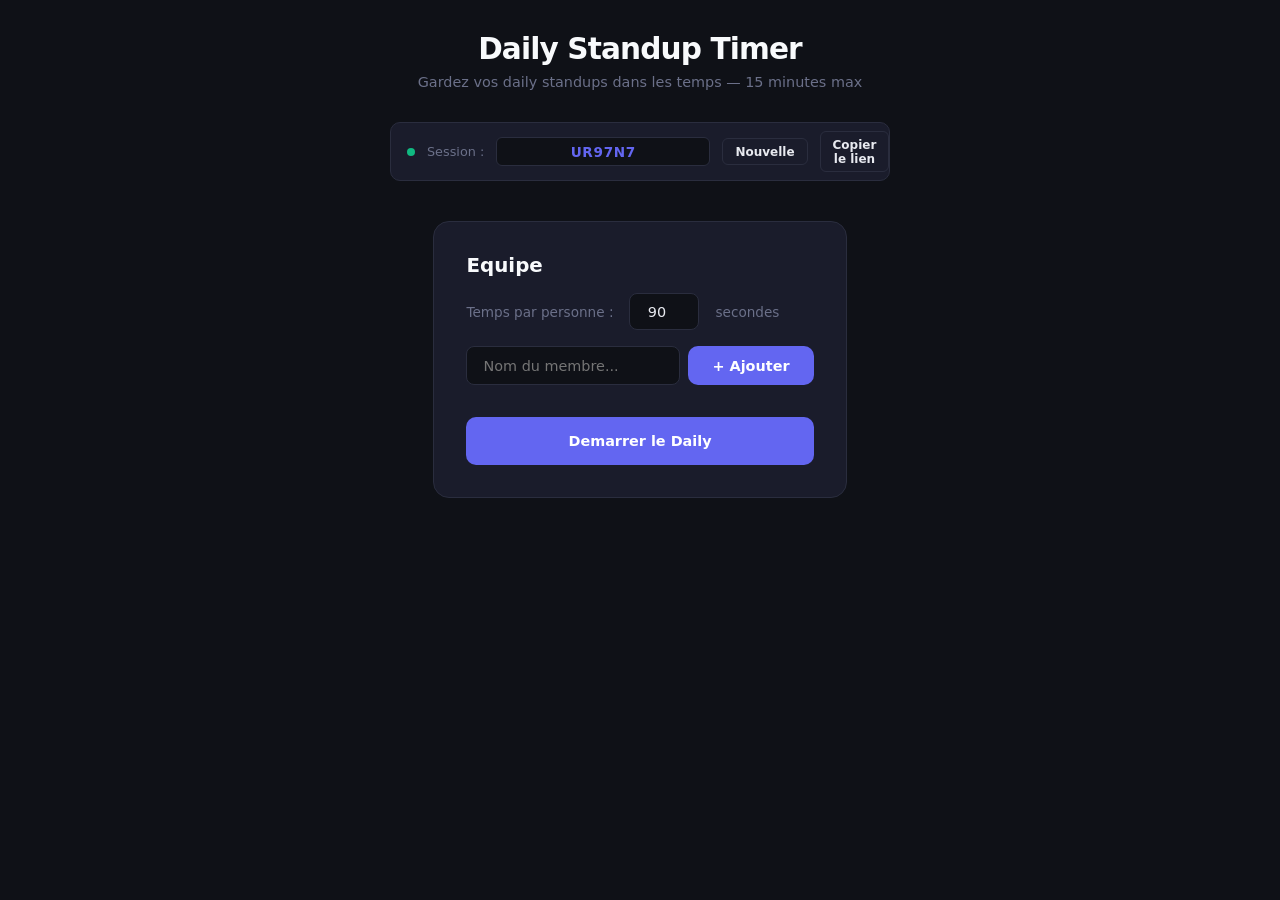
==== accelerators/html/daily-standup-timer.html @ 104962d7 "Initial PO toolkit import" ====
<!DOCTYPE html>
<html lang="fr">
<head>
<meta charset="UTF-8">
<meta name="viewport" content="width=device-width, initial-scale=1.0">
<title>Daily Standup Timer</title>
<style>
  :root { --accent: #6366f1; --bg: #0f1117; --card: #1a1c2b; --text: #e8eaf0; --muted: #6b7089; --border: #2a2d3e; --green: #10b981; --red: #ef4444; --yellow: #f59e0b; }
  * { box-sizing: border-box; margin: 0; padding: 0; }
  body { font-family: 'Segoe UI', system-ui, sans-serif; background: var(--bg); color: var(--text); min-height: 100vh; display: flex; flex-direction: column; align-items: center; padding: 2rem; }
  h1 { font-size: 1.85rem; margin-bottom: 0.5rem; letter-spacing: -0.03em; font-weight: 800; color: #f8fafc; }
  .subtitle { color: var(--muted); margin-bottom: 2rem; font-size: 0.9rem; }
  .timer-display { font-size: 6rem; font-weight: 800; font-variant-numeric: tabular-nums; letter-spacing: -0.04em; margin: 1rem 0; transition: color 0.3s; }
  .timer-display.warning { color: var(--yellow); }
  .timer-display.danger { color: var(--red); animation: pulse 1s infinite; }
  @keyframes pulse { 50% { opacity: 0.7; } }
  .progress-ring { width: 280px; height: 280px; position: relative; margin: 1rem auto; }
  .progress-ring svg { transform: rotate(-90deg); }
  .progress-ring circle { fill: none; stroke-width: 8; }
  .progress-ring .bg { stroke: var(--border); }
  .progress-ring .fg { stroke: var(--accent); stroke-linecap: round; transition: stroke-dashoffset 1s linear, stroke 0.3s; }
  .progress-ring .fg.warning { stroke: var(--yellow); }
  .progress-ring .fg.danger { stroke: var(--red); }
  .timer-center { position: absolute; inset: 0; display: flex; flex-direction: column; align-items: center; justify-content: center; }
  .person-label { font-size: 1.1rem; font-weight: 600; color: var(--accent); margin-bottom: 0.25rem; }
  .person-time { font-size: 2.5rem; font-weight: 800; font-variant-numeric: tabular-nums; }
  .controls { display: flex; gap: 1rem; margin: 1.5rem 0; }
  button { font-family: inherit; font-size: 0.9rem; font-weight: 600; padding: 0.7rem 1.5rem; border-radius: 10px; border: none; cursor: pointer; transition: all 0.2s; }
  .btn-primary { background: var(--accent); color: white; }
  .btn-primary:hover { background: #4f46e5; transform: translateY(-1px); }
  .btn-secondary { background: var(--card); color: var(--text); border: 1px solid var(--border); }
  .btn-secondary:hover { border-color: var(--accent); }
  .btn-danger { background: var(--red); color: white; }
  .btn-next { background: var(--green); color: white; font-size: 1rem; padding: 0.8rem 2rem; }
  .btn-next:hover { background: #059669; }
  .team-setup { background: var(--card); border: 1px solid var(--border); border-radius: 16px; padding: 2rem; width: 100%; max-width: 500px; margin-top: 1rem; }
  .team-setup h2 { font-size: 1.24rem; margin-bottom: 1rem; font-weight: 800; color: #f8fafc; }
  .input-row { display: flex; gap: 0.5rem; margin-bottom: 1rem; }
  input { font-family: inherit; font-size: 0.9rem; padding: 0.6rem 1rem; border-radius: 8px; border: 1px solid var(--border); background: var(--bg); color: var(--text); flex: 1; outline: none; }
  input:focus { border-color: var(--accent); }
  .member-list { list-style: none; margin: 1rem 0; }
  .member-list li { display: flex; align-items: center; justify-content: space-between; padding: 0.5rem 0.75rem; border-radius: 8px; margin-bottom: 0.3rem; background: var(--bg); }
  .member-list li .name { font-weight: 600; }
  .member-list li .remove { background: none; border: none; color: var(--red); cursor: pointer; font-size: 1.2rem; padding: 0.2rem 0.5rem; }
  .summary { background: var(--card); border: 1px solid var(--border); border-radius: 16px; padding: 2rem; width: 100%; max-width: 500px; margin-top: 1.5rem; }
  .summary h2 { margin-bottom: 1rem; font-size: 1.24rem; font-weight: 800; color: #f8fafc; }
  .summary-row { display: flex; justify-content: space-between; padding: 0.5rem 0; border-bottom: 1px solid var(--border); }
  .summary-row:last-child { border-bottom: none; }
  .summary-row .time { font-weight: 700; font-variant-numeric: tabular-nums; }
  .summary-row .over { color: var(--red); }
  .total-time { font-size: 1.3rem; font-weight: 800; color: var(--accent); text-align: center; margin-top: 1rem; }
  .settings-row { display: flex; align-items: center; gap: 1rem; margin-bottom: 1rem; color: var(--muted); font-size: 0.85rem; }

  .session-bar { display: flex; align-items: center; gap: 0.75rem; background: var(--card); border: 1px solid var(--border); border-radius: 10px; padding: 0.5rem 1rem; margin-bottom: 1.5rem; width: 100%; max-width: 500px; font-size: 0.8rem; }
  .session-bar label { color: var(--muted); white-space: nowrap; }
  .session-bar input { flex: 1; padding: 0.35rem 0.6rem; border-radius: 6px; border: 1px solid var(--border); background: var(--bg); color: var(--accent); font-family: inherit; font-size: 0.85rem; font-weight: 700; outline: none; text-align: center; letter-spacing: 0.05em; }
  .session-bar input:focus { border-color: var(--accent); }
  .session-bar button { padding: 0.35rem 0.75rem; border-radius: 6px; border: 1px solid var(--border); background: var(--card); color: var(--text); cursor: pointer; font-family: inherit; font-size: 0.75rem; font-weight: 600; transition: all 0.2s; }
  .session-bar button:hover { border-color: var(--accent); color: var(--accent); }
  .session-bar .session-status { width: 8px; height: 8px; border-radius: 50%; background: var(--green); flex-shrink: 0; }
  .settings-row input[type="number"] { width: 70px; flex: none; text-align: center; }
  #app-timer { display: none; text-align: center; }
  #app-summary { display: none; }
</style>
</head>
<body>
<h1>Daily Standup Timer</h1>
<p class="subtitle">Gardez vos daily standups dans les temps — 15 minutes max</p>

<div class="session-bar">
  <div class="session-status" title="Session active"></div>
  <label>Session :</label>
  <input type="text" id="session-id" value="" placeholder="session-id" onchange="changeSession(this.value)">
  <button onclick="newSession()">Nouvelle</button>
  <button onclick="copySessionLink()">Copier le lien</button>
</div>


<div id="app-setup">
  <div class="team-setup">
    <h2>Equipe</h2>
    <div class="settings-row">
      <label>Temps par personne :</label>
      <input type="number" id="time-per-person" value="90" min="30" max="300" step="15">
      <span>secondes</span>
    </div>
    <div class="input-row">
      <input type="text" id="member-input" placeholder="Nom du membre..." onkeydown="if(event.key==='Enter')addMember()">
      <button class="btn-primary" onclick="addMember()">+ Ajouter</button>
    </div>
    <ul class="member-list" id="member-list"></ul>
    <button class="btn-primary" style="width:100%; margin-top:1rem; padding: 1rem;" onclick="startStandup()" id="start-btn" disabled>Demarrer le Daily</button>
  </div>
</div>

<div id="app-timer">
  <div class="progress-ring">
    <svg width="280" height="280">
      <circle class="bg" cx="140" cy="140" r="130"></circle>
      <circle class="fg" id="progress-circle" cx="140" cy="140" r="130"></circle>
    </svg>
    <div class="timer-center">
      <div class="person-label" id="current-person"></div>
      <div class="person-time" id="person-time">1:30</div>
    </div>
  </div>
  <div class="timer-display" id="total-timer">15:00</div>
  <div style="color: var(--muted); margin-bottom: 1rem;" id="counter-label">Personne 1/4</div>
  <div class="controls">
    <button class="btn-secondary" onclick="togglePause()" id="pause-btn">Pause</button>
    <button class="btn-next" onclick="nextPerson()" id="next-btn">Suivant &#8594;</button>
    <button class="btn-secondary" onclick="endStandup()">Terminer</button>
  </div>
</div>

<div id="app-summary">
  <div class="summary">
    <h2>Recap du Daily</h2>
    <div id="summary-list"></div>
    <div class="total-time" id="total-time-summary"></div>
    <button class="btn-primary" style="width:100%; margin-top:1.5rem;" onclick="resetApp()">Nouveau Daily</button>
  </div>
</div>

<script>
const APP_KEY = 'daily-timer';
let members = [];
let currentIdx = 0;
let personSeconds = 0;
let totalSeconds = 0;
let maxPersonSeconds = 90;
let running = false;
let paused = false;
let timerInterval = null;
let personTimes = [];
const circumference = 2 * Math.PI * 130;

// ---- Session functions ----
function getSessionData() {
  return { members: members, timePerPerson: document.getElementById('time-per-person').value };
}
function restoreSessionData(data) {
  members = data.members || [];
  document.getElementById('time-per-person').value = data.timePerPerson || 90;
  renderMembers();
}
function resetSessionData() {
  members = [];
  document.getElementById('time-per-person').value = 90;
  renderMembers();
}


// ---- Session Management ----
function generateSessionId() {
  return Math.random().toString(36).substring(2, 8).toUpperCase();
}

function getSessionId() {
  const params = new URLSearchParams(window.location.search);
  const urlSession = params.get('session');
  if (urlSession) return urlSession;
  const stored = localStorage.getItem(APP_KEY + '-last-session');
  return stored || generateSessionId();
}

function changeSession(newId) {
  if (!newId.trim()) return;
  const id = newId.trim().toUpperCase();
  document.getElementById('session-id').value = id;
  localStorage.setItem(APP_KEY + '-last-session', id);
  // Update URL without reload
  const url = new URL(window.location);
  url.searchParams.set('session', id);
  window.history.replaceState({}, '', url);
  loadSession();
}

function newSession() {
  changeSession(generateSessionId());
}

function copySessionLink() {
  const id = document.getElementById('session-id').value;
  const url = new URL(window.location);
  url.searchParams.set('session', id);
  navigator.clipboard.writeText(url.toString()).then(() => {
    const btn = event.target;
    btn.textContent = 'Copié !';
    setTimeout(() => btn.textContent = 'Copier le lien', 2000);
  });
}

function saveSession() {
  const id = document.getElementById('session-id').value;
  const key = APP_KEY + '-session-' + id;
  localStorage.setItem(key, JSON.stringify(getSessionData()));
  localStorage.setItem(APP_KEY + '-last-session', id);
}

function loadSession() {
  const id = document.getElementById('session-id').value;
  const key = APP_KEY + '-session-' + id;
  const data = localStorage.getItem(key);
  if (data) {
    try { restoreSessionData(JSON.parse(data)); } catch(e) { console.warn('Session restore failed', e); }
  } else {
    resetSessionData();
  }
}

function initSession() {
  const id = getSessionId();
  document.getElementById('session-id').value = id;
  localStorage.setItem(APP_KEY + '-last-session', id);
  const url = new URL(window.location);
  url.searchParams.set('session', id);
  window.history.replaceState({}, '', url);
  loadSession();
}


function addMember() {
  const input = document.getElementById('member-input');
  const name = input.value.trim();
  if (!name) return;
  members.push(name);
  input.value = '';
  input.focus();
  renderMembers();
}

function removeMember(idx) {
  members.splice(idx, 1);
  renderMembers();
}

function renderMembers() {
  const list = document.getElementById('member-list');
  list.innerHTML = members.map((m, i) =>
    `<li><span class="name">${m}</span><button class="remove" onclick="removeMember(${i})">x</button></li>`
  ).join('');
  document.getElementById('start-btn').disabled = members.length === 0;
  saveSession();
}

function shuffleArray(arr) {
  for (let i = arr.length - 1; i > 0; i--) {
    const j = Math.floor(Math.random() * (i + 1));
    [arr[i], arr[j]] = [arr[j], arr[i]];
  }
}

function startStandup() {
  maxPersonSeconds = parseInt(document.getElementById('time-per-person').value) || 90;
  shuffleArray(members);
  personTimes = members.map(() => 0);
  currentIdx = 0;
  personSeconds = 0;
  totalSeconds = 0;
  running = true;
  paused = false;

  document.getElementById('app-setup').style.display = 'none';
  document.getElementById('app-timer').style.display = 'block';
  document.getElementById('app-summary').style.display = 'none';

  const circle = document.getElementById('progress-circle');
  circle.style.strokeDasharray = circumference;
  circle.style.strokeDashoffset = 0;

  updateDisplay();
  timerInterval = setInterval(tick, 1000);
}

function tick() {
  if (paused) return;
  personSeconds++;
  totalSeconds++;
  personTimes[currentIdx] = personSeconds;
  updateDisplay();
}

function updateDisplay() {
  const personLeft = Math.max(0, maxPersonSeconds - personSeconds);
  const mins = Math.floor(personLeft / 60);
  const secs = personLeft % 60;
  document.getElementById('person-time').textContent = `${mins}:${secs.toString().padStart(2, '0')}`;
  document.getElementById('current-person').textContent = members[currentIdx];
  document.getElementById('counter-label').textContent = `Personne ${currentIdx + 1}/${members.length}`;

  const totalMins = Math.floor(totalSeconds / 60);
  const totalSecs = totalSeconds % 60;
  const totalDisplay = document.getElementById('total-timer');
  totalDisplay.textContent = `${totalMins}:${totalSecs.toString().padStart(2, '0')}`;

  // Progress ring
  const circle = document.getElementById('progress-circle');
  const progress = Math.min(personSeconds / maxPersonSeconds, 1);
  circle.style.strokeDashoffset = circumference * (1 - progress);

  // Warning states
  const ratio = personSeconds / maxPersonSeconds;
  circle.classList.remove('warning', 'danger');
  totalDisplay.classList.remove('warning', 'danger');
  if (ratio >= 1) {
    circle.classList.add('danger');
    totalDisplay.classList.add('danger');
  } else if (ratio >= 0.75) {
    circle.classList.add('warning');
    totalDisplay.classList.add('warning');
  }
}

function nextPerson() {
  if (currentIdx < members.length - 1) {
    currentIdx++;
    personSeconds = 0;
    updateDisplay();
  } else {
    endStandup();
  }
}

function togglePause() {
  paused = !paused;
  document.getElementById('pause-btn').textContent = paused ? 'Reprendre' : 'Pause';
}

function endStandup() {
  running = false;
  clearInterval(timerInterval);
  document.getElementById('app-timer').style.display = 'none';
  document.getElementById('app-summary').style.display = 'block';

  let html = '';
  for (let i = 0; i < members.length; i++) {
    const t = personTimes[i] || 0;
    const m = Math.floor(t / 60);
    const s = t % 60;
    const over = t > maxPersonSeconds ? ' over' : '';
    html += `<div class="summary-row"><span>${members[i]}</span><span class="time${over}">${m}:${s.toString().padStart(2, '0')}</span></div>`;
  }
  document.getElementById('summary-list').innerHTML = html;

  const tm = Math.floor(totalSeconds / 60);
  const ts = totalSeconds % 60;
  const color = totalSeconds > 900 ? 'var(--red)' : 'var(--green)';
  document.getElementById('total-time-summary').innerHTML = `<span style="color:${color}">Total : ${tm}:${ts.toString().padStart(2, '0')}</span>`;
}

function resetApp() {
  members = [];
  document.getElementById('app-setup').style.display = 'block';
  document.getElementById('app-summary').style.display = 'none';
  renderMembers();
}

// Init
initSession();
</script>
</body>
</html>
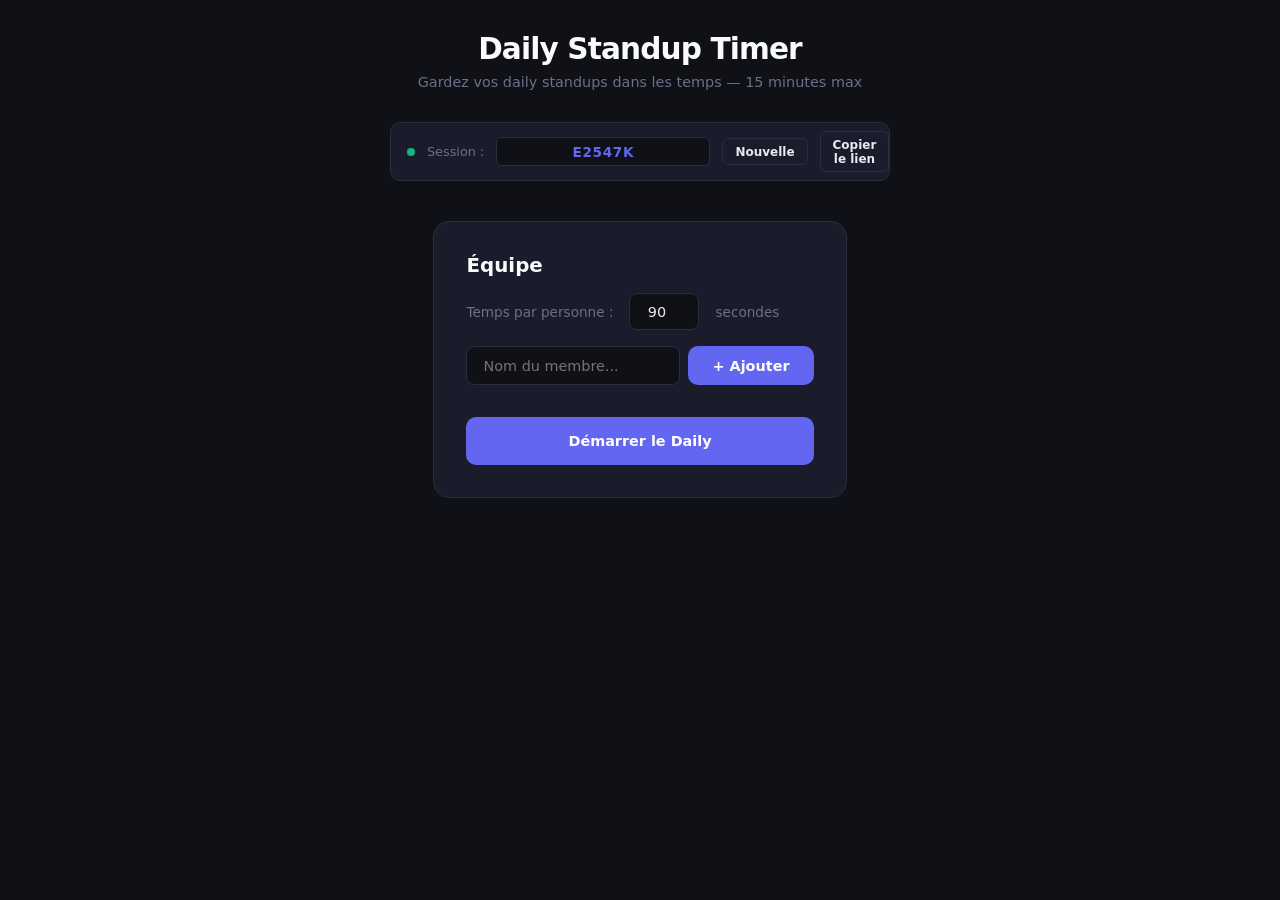
==== commit ea083632: "Polish all mini-apps: accents, UX improvements, CSV import, cleanup - Fix French accents and apostro" ====
--- a/accelerators/html/daily-standup-timer.html
+++ b/accelerators/html/daily-standup-timer.html
@@ -78,7 +78,7 @@
 
 <div id="app-setup">
   <div class="team-setup">
-    <h2>Equipe</h2>
+    <h2>Équipe</h2>
     <div class="settings-row">
       <label>Temps par personne :</label>
       <input type="number" id="time-per-person" value="90" min="30" max="300" step="15">
@@ -89,7 +89,7 @@
       <button class="btn-primary" onclick="addMember()">+ Ajouter</button>
     </div>
     <ul class="member-list" id="member-list"></ul>
-    <button class="btn-primary" style="width:100%; margin-top:1rem; padding: 1rem;" onclick="startStandup()" id="start-btn" disabled>Demarrer le Daily</button>
+    <button class="btn-primary" style="width:100%; margin-top:1rem; padding: 1rem;" onclick="startStandup()" id="start-btn" disabled>Démarrer le Daily</button>
   </div>
 </div>
 
@@ -115,7 +115,7 @@
 
 <div id="app-summary">
   <div class="summary">
-    <h2>Recap du Daily</h2>
+    <h2>Récap du Daily</h2>
     <div id="summary-list"></div>
     <div class="total-time" id="total-time-summary"></div>
     <button class="btn-primary" style="width:100%; margin-top:1.5rem;" onclick="resetApp()">Nouveau Daily</button>
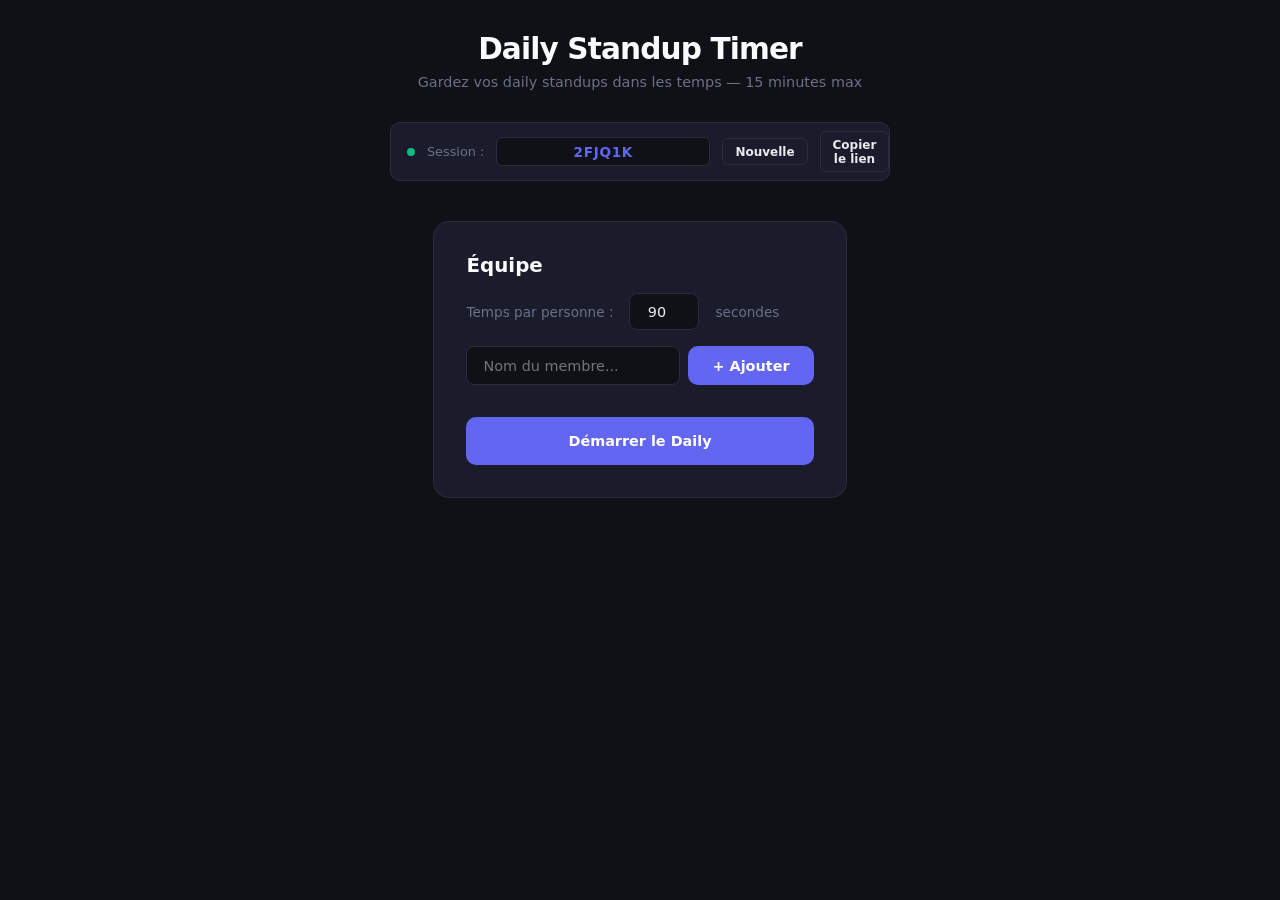
==== commit 19823cbe: "fix: keep standup participants when starting a new daily" ====
--- a/accelerators/html/daily-standup-timer.html
+++ b/accelerators/html/daily-standup-timer.html
@@ -350,8 +350,21 @@
 }
 
 function resetApp() {
-  members = [];
+  // Keep team members for the current session to avoid retyping names.
+  running = false;
+  paused = false;
+  if (timerInterval) {
+    clearInterval(timerInterval);
+    timerInterval = null;
+  }
+  currentIdx = 0;
+  personSeconds = 0;
+  totalSeconds = 0;
+  personTimes = [];
+  document.getElementById('pause-btn').textContent = 'Pause';
+
   document.getElementById('app-setup').style.display = 'block';
+  document.getElementById('app-timer').style.display = 'none';
   document.getElementById('app-summary').style.display = 'none';
   renderMembers();
 }
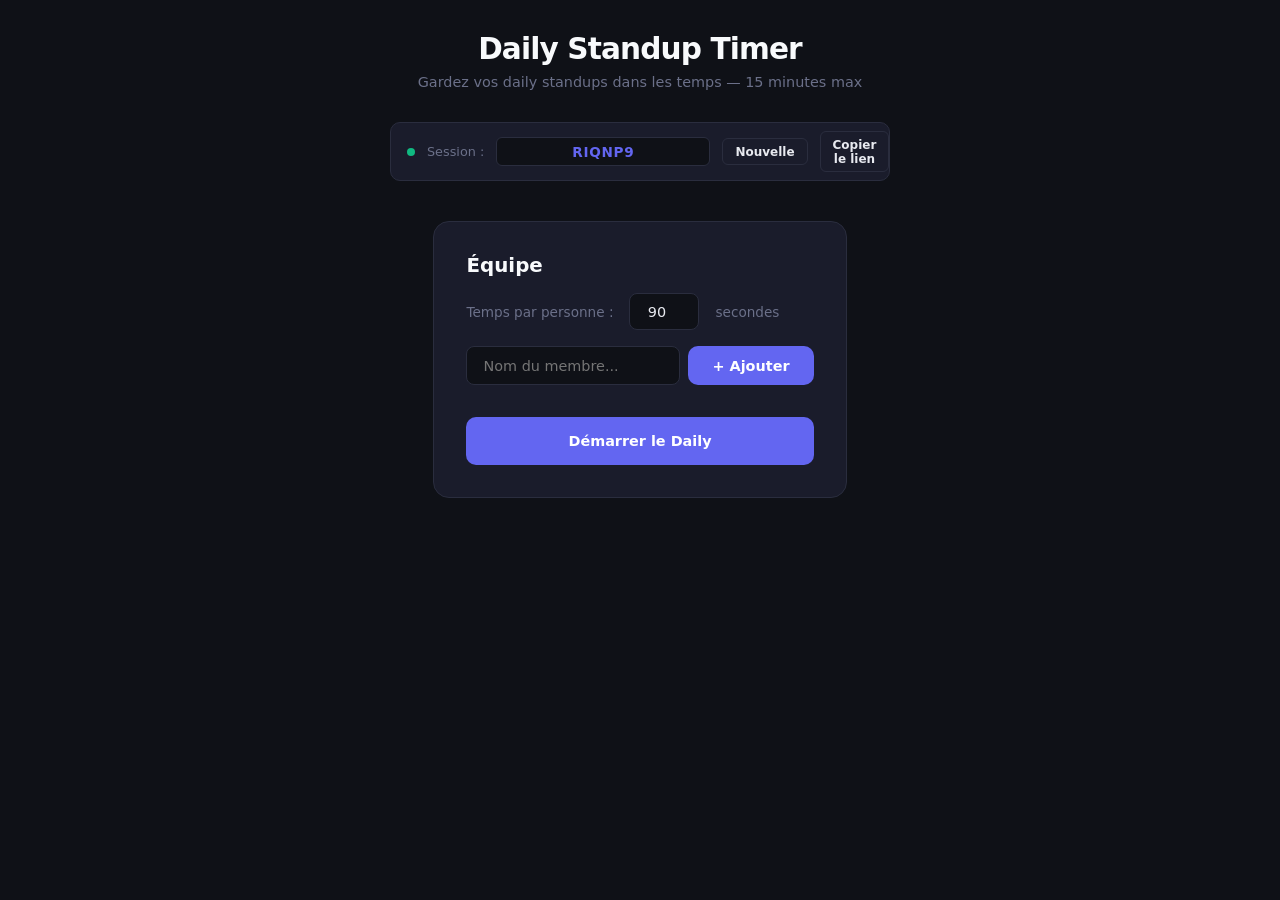
==== commit 6368edb4: "feat: add Ably real-time sync across all session-based mini-apps Integrate Ably pub/sub for cross-de" ====
--- a/accelerators/html/daily-standup-timer.html
+++ b/accelerators/html/daily-standup-timer.html
@@ -62,6 +62,9 @@
   #app-timer { display: none; text-align: center; }
   #app-summary { display: none; }
 </style>
+<script src="https://cdn.ably.com/lib/ably.min-2.js"></script>
+<script src="ably-config.js"></script>
+<script src="ably-sync.js"></script>
 </head>
 <body>
 <h1>Daily Standup Timer</h1>
@@ -72,7 +75,7 @@
   <label>Session :</label>
   <input type="text" id="session-id" value="" placeholder="session-id" onchange="changeSession(this.value)">
   <button onclick="newSession()">Nouvelle</button>
-  <button onclick="copySessionLink()">Copier le lien</button>
+  <button onclick="copySessionLink(this)">Copier le lien</button>
 </div>
 
 
@@ -180,22 +183,24 @@
   changeSession(generateSessionId());
 }
 
-function copySessionLink() {
+function copySessionLink(btn) {
   const id = document.getElementById('session-id').value;
   const url = new URL(window.location);
   url.searchParams.set('session', id);
   navigator.clipboard.writeText(url.toString()).then(() => {
-    const btn = event.target;
     btn.textContent = 'Copié !';
     setTimeout(() => btn.textContent = 'Copier le lien', 2000);
   });
 }
 
+let _ablyReceiving = false;
 function saveSession() {
   const id = document.getElementById('session-id').value;
   const key = APP_KEY + '-session-' + id;
-  localStorage.setItem(key, JSON.stringify(getSessionData()));
+  const data = getSessionData();
+  localStorage.setItem(key, JSON.stringify(data));
   localStorage.setItem(APP_KEY + '-last-session', id);
+  if (!_ablyReceiving && window.ablySync) ablySync.broadcast(data);
 }
 
 function loadSession() {
@@ -369,8 +374,38 @@
   renderMembers();
 }
 
+// ---- Sync (cross-tab + Ably real-time) ----
+function mergeIncoming(incoming) {
+  if (running) return; // Don't disrupt an active standup
+  restoreSessionData(incoming);
+}
+
+window.addEventListener('storage', (event) => {
+  const id = document.getElementById('session-id').value;
+  if (event.key !== APP_KEY + '-session-' + id || !event.newValue) return;
+  try {
+    _ablyReceiving = true;
+    mergeIncoming(JSON.parse(event.newValue));
+    _ablyReceiving = false;
+  } catch(e) { _ablyReceiving = false; }
+});
+
+// Ably real-time (cross-device)
+function joinAblyChannel() {
+  if (!window.ablySync) return;
+  const id = document.getElementById('session-id').value;
+  ablySync.join('standup:' + id, (data) => {
+    try {
+      _ablyReceiving = true;
+      mergeIncoming(data);
+      _ablyReceiving = false;
+    } catch(e) { _ablyReceiving = false; }
+  });
+}
+
 // Init
 initSession();
+joinAblyChannel();
 </script>
 </body>
 </html>
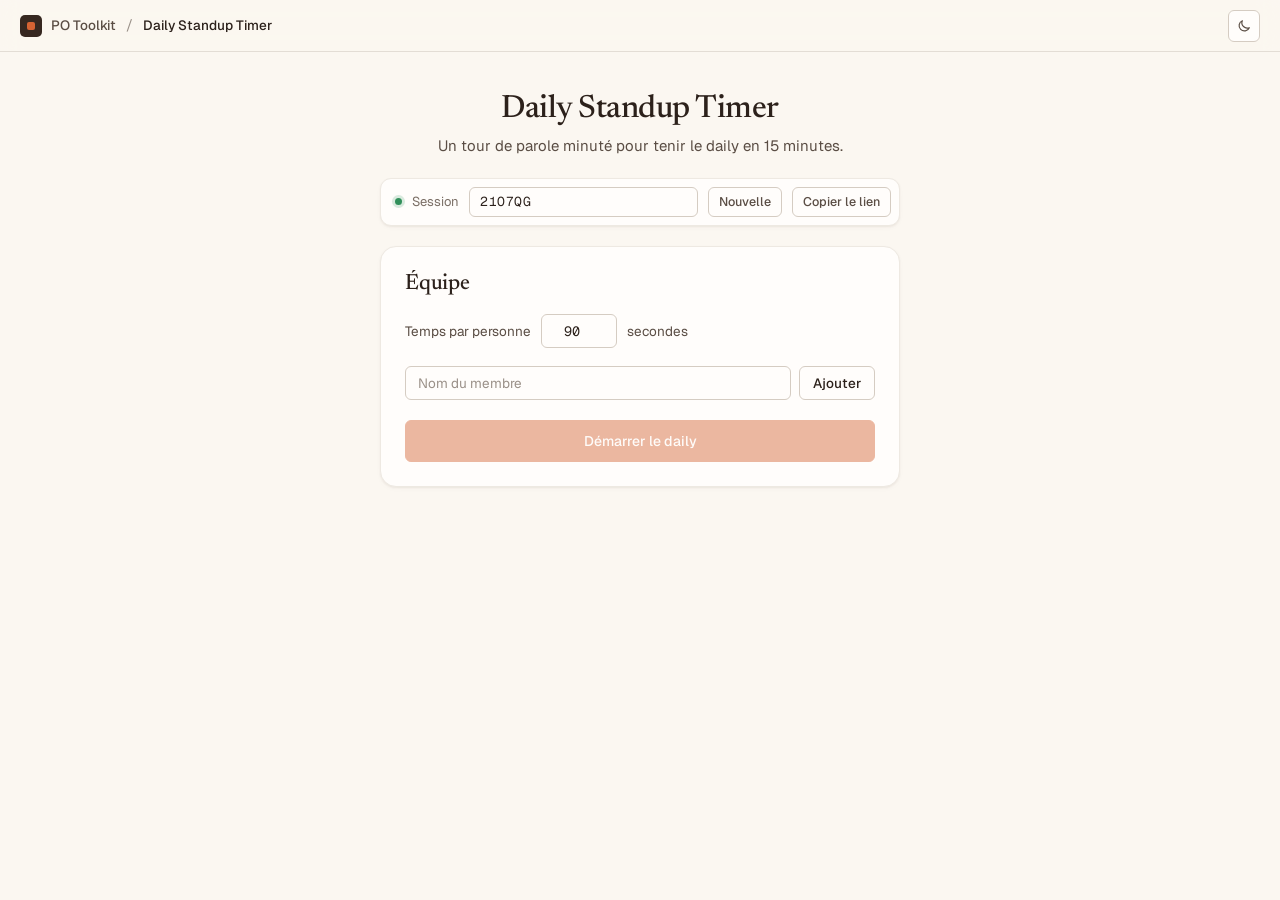
==== commit ca4dce62: "feat: align mini-apps UI with the main site design system - Add shared app-kit.css/js: site tokens, " ====
--- a/accelerators/html/daily-standup-timer.html
+++ b/accelerators/html/daily-standup-timer.html
@@ -4,96 +4,93 @@
 <meta charset="UTF-8">
 <meta name="viewport" content="width=device-width, initial-scale=1.0">
 <title>Daily Standup Timer</title>
+<link rel="stylesheet" href="app-kit.css">
+<script src="app-kit.js"></script>
 <style>
-  :root { --accent: #6366f1; --bg: #0f1117; --card: #1a1c2b; --text: #e8eaf0; --muted: #6b7089; --border: #2a2d3e; --green: #10b981; --red: #ef4444; --yellow: #f59e0b; }
-  * { box-sizing: border-box; margin: 0; padding: 0; }
-  body { font-family: 'Segoe UI', system-ui, sans-serif; background: var(--bg); color: var(--text); min-height: 100vh; display: flex; flex-direction: column; align-items: center; padding: 2rem; }
-  h1 { font-size: 1.85rem; margin-bottom: 0.5rem; letter-spacing: -0.03em; font-weight: 800; color: #f8fafc; }
-  .subtitle { color: var(--muted); margin-bottom: 2rem; font-size: 0.9rem; }
-  .timer-display { font-size: 6rem; font-weight: 800; font-variant-numeric: tabular-nums; letter-spacing: -0.04em; margin: 1rem 0; transition: color 0.3s; }
-  .timer-display.warning { color: var(--yellow); }
-  .timer-display.danger { color: var(--red); animation: pulse 1s infinite; }
-  @keyframes pulse { 50% { opacity: 0.7; } }
-  .progress-ring { width: 280px; height: 280px; position: relative; margin: 1rem auto; }
+  .page { width: 100%; max-width: 560px; margin: 0 auto; padding: 40px 20px 64px; display: flex; flex-direction: column; gap: 20px; }
+  .kit-head { text-align: center; align-items: center; }
+
+  .card { padding: 24px; border: 1px solid var(--border-soft); border-radius: var(--radius-lg); background: var(--surface); box-shadow: var(--shadow-sm); }
+  .card h2 { font-family: var(--font-serif); font-size: 22px; font-weight: 500; margin-bottom: 16px; }
+
+  .settings-row { display: flex; align-items: center; gap: 10px; margin-bottom: 18px; font-size: 13.5px; color: var(--text-2); }
+  .settings-row input { width: 76px; height: 34px; padding: 0 8px; text-align: center; font-family: var(--font-mono); }
+  .input-row { display: flex; gap: 8px; }
+  .input-row input { flex: 1; height: 34px; padding: 0 12px; }
+
+  .member-list { list-style: none; margin: 14px 0 0; padding: 0; border-top: 1px solid var(--border-soft); }
+  .member-list:empty { display: none; }
+  .member-list li { display: flex; align-items: center; gap: 10px; padding: 8px 2px; border-bottom: 1px solid var(--border-soft); }
+  .member-list li .idx { width: 20px; font-family: var(--font-mono); font-size: 11.5px; color: var(--text-4); }
+  .member-list li .name { flex: 1; font-weight: 500; }
+  .member-list li .remove { display: grid; place-items: center; width: 26px; height: 26px; padding: 0; border: 0; border-radius: 6px; background: none; color: var(--text-4); cursor: pointer; font-size: 16px; line-height: 1; }
+  .member-list li .remove:hover { background: var(--danger-soft); color: var(--danger); }
+  .btn-block { width: 100%; height: 42px; margin-top: 20px; font-size: 14px; }
+
+  /* Minuteur */
+  #app-timer { display: none; text-align: center; }
+  .progress-ring { position: relative; width: 280px; height: 280px; margin: 8px auto 0; }
   .progress-ring svg { transform: rotate(-90deg); }
-  .progress-ring circle { fill: none; stroke-width: 8; }
-  .progress-ring .bg { stroke: var(--border); }
+  .progress-ring circle { fill: none; stroke-width: 6; }
+  .progress-ring .bg { stroke: var(--surface-3); }
   .progress-ring .fg { stroke: var(--accent); stroke-linecap: round; transition: stroke-dashoffset 1s linear, stroke 0.3s; }
-  .progress-ring .fg.warning { stroke: var(--yellow); }
-  .progress-ring .fg.danger { stroke: var(--red); }
-  .timer-center { position: absolute; inset: 0; display: flex; flex-direction: column; align-items: center; justify-content: center; }
-  .person-label { font-size: 1.1rem; font-weight: 600; color: var(--accent); margin-bottom: 0.25rem; }
-  .person-time { font-size: 2.5rem; font-weight: 800; font-variant-numeric: tabular-nums; }
-  .controls { display: flex; gap: 1rem; margin: 1.5rem 0; }
-  button { font-family: inherit; font-size: 0.9rem; font-weight: 600; padding: 0.7rem 1.5rem; border-radius: 10px; border: none; cursor: pointer; transition: all 0.2s; }
-  .btn-primary { background: var(--accent); color: white; }
-  .btn-primary:hover { background: #4f46e5; transform: translateY(-1px); }
-  .btn-secondary { background: var(--card); color: var(--text); border: 1px solid var(--border); }
-  .btn-secondary:hover { border-color: var(--accent); }
-  .btn-danger { background: var(--red); color: white; }
-  .btn-next { background: var(--green); color: white; font-size: 1rem; padding: 0.8rem 2rem; }
-  .btn-next:hover { background: #059669; }
-  .team-setup { background: var(--card); border: 1px solid var(--border); border-radius: 16px; padding: 2rem; width: 100%; max-width: 500px; margin-top: 1rem; }
-  .team-setup h2 { font-size: 1.24rem; margin-bottom: 1rem; font-weight: 800; color: #f8fafc; }
-  .input-row { display: flex; gap: 0.5rem; margin-bottom: 1rem; }
-  input { font-family: inherit; font-size: 0.9rem; padding: 0.6rem 1rem; border-radius: 8px; border: 1px solid var(--border); background: var(--bg); color: var(--text); flex: 1; outline: none; }
-  input:focus { border-color: var(--accent); }
-  .member-list { list-style: none; margin: 1rem 0; }
-  .member-list li { display: flex; align-items: center; justify-content: space-between; padding: 0.5rem 0.75rem; border-radius: 8px; margin-bottom: 0.3rem; background: var(--bg); }
-  .member-list li .name { font-weight: 600; }
-  .member-list li .remove { background: none; border: none; color: var(--red); cursor: pointer; font-size: 1.2rem; padding: 0.2rem 0.5rem; }
-  .summary { background: var(--card); border: 1px solid var(--border); border-radius: 16px; padding: 2rem; width: 100%; max-width: 500px; margin-top: 1.5rem; }
-  .summary h2 { margin-bottom: 1rem; font-size: 1.24rem; font-weight: 800; color: #f8fafc; }
-  .summary-row { display: flex; justify-content: space-between; padding: 0.5rem 0; border-bottom: 1px solid var(--border); }
-  .summary-row:last-child { border-bottom: none; }
-  .summary-row .time { font-weight: 700; font-variant-numeric: tabular-nums; }
-  .summary-row .over { color: var(--red); }
-  .total-time { font-size: 1.3rem; font-weight: 800; color: var(--accent); text-align: center; margin-top: 1rem; }
-  .settings-row { display: flex; align-items: center; gap: 1rem; margin-bottom: 1rem; color: var(--muted); font-size: 0.85rem; }
-
-  .session-bar { display: flex; align-items: center; gap: 0.75rem; background: var(--card); border: 1px solid var(--border); border-radius: 10px; padding: 0.5rem 1rem; margin-bottom: 1.5rem; width: 100%; max-width: 500px; font-size: 0.8rem; }
-  .session-bar label { color: var(--muted); white-space: nowrap; }
-  .session-bar input { flex: 1; padding: 0.35rem 0.6rem; border-radius: 6px; border: 1px solid var(--border); background: var(--bg); color: var(--accent); font-family: inherit; font-size: 0.85rem; font-weight: 700; outline: none; text-align: center; letter-spacing: 0.05em; }
-  .session-bar input:focus { border-color: var(--accent); }
-  .session-bar button { padding: 0.35rem 0.75rem; border-radius: 6px; border: 1px solid var(--border); background: var(--card); color: var(--text); cursor: pointer; font-family: inherit; font-size: 0.75rem; font-weight: 600; transition: all 0.2s; }
-  .session-bar button:hover { border-color: var(--accent); color: var(--accent); }
-  .session-bar .session-status { width: 8px; height: 8px; border-radius: 50%; background: var(--green); flex-shrink: 0; }
-  .settings-row input[type="number"] { width: 70px; flex: none; text-align: center; }
-  #app-timer { display: none; text-align: center; }
+  .progress-ring .fg.warning { stroke: var(--warn); }
+  .progress-ring .fg.danger { stroke: var(--danger); }
+  .timer-center { position: absolute; inset: 0; display: flex; flex-direction: column; align-items: center; justify-content: center; gap: 2px; }
+  .person-label { font-family: var(--font-serif); font-size: 24px; font-weight: 500; color: var(--text); }
+  .person-time { font-family: var(--font-mono); font-size: 44px; font-weight: 500; letter-spacing: -0.02em; font-variant-numeric: tabular-nums; color: var(--text); }
+  .timer-meta { display: flex; justify-content: center; align-items: baseline; gap: 14px; margin-top: 18px; color: var(--text-3); font-size: 13.5px; }
+  .timer-display { font-family: var(--font-mono); font-size: 15px; font-weight: 500; font-variant-numeric: tabular-nums; color: var(--text-2); transition: color 0.3s; }
+  .timer-display.warning { color: var(--warn-text); }
+  .timer-display.danger { color: var(--danger); }
+  .controls { display: flex; justify-content: center; gap: 8px; margin-top: 22px; }
+  .controls .btn-primary { min-width: 140px; }
+
+  /* Récap */
   #app-summary { display: none; }
+  .summary-row { display: flex; justify-content: space-between; padding: 9px 0; border-bottom: 1px solid var(--border-soft); font-size: 14px; }
+  .summary-row:last-child { border-bottom: 0; }
+  .summary-row .time { font-family: var(--font-mono); font-size: 13px; color: var(--text-2); font-variant-numeric: tabular-nums; }
+  .summary-row .over { color: var(--danger); }
+  .total-time { display: flex; justify-content: space-between; align-items: baseline; margin-top: 12px; padding-top: 14px; border-top: 1px solid var(--border); font-weight: 600; }
+  .total-time .value { font-family: var(--font-mono); font-size: 15px; }
+  .total-time .ok { color: var(--success); }
+  .total-time .ko { color: var(--danger); }
 </style>
 <script src="https://cdn.ably.com/lib/ably.min-2.js"></script>
 <script src="ably-config.js"></script>
 <script src="ably-sync.js"></script>
 </head>
-<body>
-<h1>Daily Standup Timer</h1>
-<p class="subtitle">Gardez vos daily standups dans les temps — 15 minutes max</p>
+<body data-app="Daily Standup Timer">
+<main class="page">
+<header class="kit-head">
+  <h1>Daily Standup Timer</h1>
+  <p>Un tour de parole minuté pour tenir le daily en 15 minutes.</p>
+</header>
 
 <div class="session-bar">
-  <div class="session-status" title="Session active"></div>
-  <label>Session :</label>
+  <span class="session-status" title="Session active"></span>
+  <label for="session-id">Session</label>
   <input type="text" id="session-id" value="" placeholder="session-id" onchange="changeSession(this.value)">
   <button onclick="newSession()">Nouvelle</button>
   <button onclick="copySessionLink(this)">Copier le lien</button>
 </div>
 
-
 <div id="app-setup">
-  <div class="team-setup">
+  <section class="card">
     <h2>Équipe</h2>
     <div class="settings-row">
-      <label>Temps par personne :</label>
+      <label for="time-per-person">Temps par personne</label>
       <input type="number" id="time-per-person" value="90" min="30" max="300" step="15">
       <span>secondes</span>
     </div>
     <div class="input-row">
-      <input type="text" id="member-input" placeholder="Nom du membre..." onkeydown="if(event.key==='Enter')addMember()">
-      <button class="btn-primary" onclick="addMember()">+ Ajouter</button>
+      <input type="text" id="member-input" placeholder="Nom du membre" onkeydown="if(event.key==='Enter')addMember()">
+      <button class="btn-secondary" onclick="addMember()">Ajouter</button>
     </div>
     <ul class="member-list" id="member-list"></ul>
-    <button class="btn-primary" style="width:100%; margin-top:1rem; padding: 1rem;" onclick="startStandup()" id="start-btn" disabled>Démarrer le Daily</button>
-  </div>
+    <button class="btn-primary btn-block" onclick="startStandup()" id="start-btn" disabled>Démarrer le daily</button>
+  </section>
 </div>
 
 <div id="app-timer">
@@ -107,23 +104,26 @@
       <div class="person-time" id="person-time">1:30</div>
     </div>
   </div>
-  <div class="timer-display" id="total-timer">15:00</div>
-  <div style="color: var(--muted); margin-bottom: 1rem;" id="counter-label">Personne 1/4</div>
+  <div class="timer-meta">
+    <span id="counter-label">Personne 1/4</span>
+    <span>Total <span class="timer-display" id="total-timer">0:00</span></span>
+  </div>
   <div class="controls">
     <button class="btn-secondary" onclick="togglePause()" id="pause-btn">Pause</button>
-    <button class="btn-next" onclick="nextPerson()" id="next-btn">Suivant &#8594;</button>
-    <button class="btn-secondary" onclick="endStandup()">Terminer</button>
+    <button class="btn-primary" onclick="nextPerson()" id="next-btn">Suivant</button>
+    <button class="btn-ghost" onclick="endStandup()">Terminer</button>
   </div>
 </div>
 
 <div id="app-summary">
-  <div class="summary">
-    <h2>Récap du Daily</h2>
+  <section class="card">
+    <h2>Récap du daily</h2>
     <div id="summary-list"></div>
     <div class="total-time" id="total-time-summary"></div>
-    <button class="btn-primary" style="width:100%; margin-top:1.5rem;" onclick="resetApp()">Nouveau Daily</button>
-  </div>
+    <button class="btn-primary btn-block" onclick="resetApp()">Nouveau daily</button>
+  </section>
 </div>
+</main>
 
 <script>
 const APP_KEY = 'daily-timer';
@@ -243,7 +243,7 @@
 function renderMembers() {
   const list = document.getElementById('member-list');
   list.innerHTML = members.map((m, i) =>
-    `<li><span class="name">${m}</span><button class="remove" onclick="removeMember(${i})">x</button></li>`
+    `<li><span class="idx">${String(i + 1).padStart(2, '0')}</span><span class="name">${m}</span><button class="remove" onclick="removeMember(${i})" aria-label="Retirer ${m}">&times;</button></li>`
   ).join('');
   document.getElementById('start-btn').disabled = members.length === 0;
   saveSession();
@@ -350,8 +350,8 @@
 
   const tm = Math.floor(totalSeconds / 60);
   const ts = totalSeconds % 60;
-  const color = totalSeconds > 900 ? 'var(--red)' : 'var(--green)';
-  document.getElementById('total-time-summary').innerHTML = `<span style="color:${color}">Total : ${tm}:${ts.toString().padStart(2, '0')}</span>`;
+  const cls = totalSeconds > 900 ? 'ko' : 'ok';
+  document.getElementById('total-time-summary').innerHTML = `<span>Total</span><span class="value ${cls}">${tm}:${ts.toString().padStart(2, '0')}</span>`;
 }
 
 function resetApp() {
--- a/accelerators/html/app-kit.css
+++ b/accelerators/html/app-kit.css
@@ -0,0 +1,265 @@
+/* ============================================================
+   PO Toolkit — kit commun des mini-apps
+   Reprend les tokens du site (site/style.css) pour que les apps
+   partagent la même identité : crème, terracotta, Geist + Newsreader.
+   ============================================================ */
+@import url('https://fonts.googleapis.com/css2?family=Geist:wght@400;500;600&family=Geist+Mono:wght@400;500&family=Newsreader:opsz,wght@6..72,500;6..72,600&display=swap');
+
+/* ---------- Tokens (identiques à site/style.css) ---------- */
+:root {
+  color-scheme: light;
+  --bg: oklch(0.978 0.009 78);
+  --sidebar-bg: oklch(0.958 0.013 76);
+  --surface: oklch(0.996 0.004 80);
+  --surface-2: oklch(0.968 0.01 76);
+  --surface-3: oklch(0.94 0.014 74);
+  --border: oklch(0.9 0.013 72);
+  --border-soft: oklch(0.935 0.011 74);
+  --border-strong: oklch(0.85 0.017 70);
+  --text: oklch(0.26 0.02 52);
+  --text-2: oklch(0.43 0.022 55);
+  --text-3: oklch(0.55 0.02 58);
+  --text-4: oklch(0.66 0.017 62);
+  --accent: oklch(0.63 0.155 42);
+  --accent-text: oklch(0.54 0.15 40);
+  --accent-hover: oklch(0.56 0.155 40);
+  --accent-soft: oklch(0.955 0.03 55);
+  --accent-border: oklch(0.86 0.06 50);
+  --on-accent: oklch(0.99 0.006 60);
+  --ink: oklch(0.29 0.025 50);
+  --on-ink: oklch(0.985 0.006 80);
+  --success: oklch(0.58 0.12 155);
+  --success-soft: oklch(0.955 0.03 150);
+  --warn: oklch(0.72 0.14 75);
+  --warn-soft: oklch(0.965 0.04 85);
+  --warn-text: oklch(0.48 0.1 65);
+  --danger: oklch(0.57 0.17 28);
+  --danger-soft: oklch(0.96 0.025 30);
+  --shadow-sm: 0 1px 2px oklch(0.35 0.04 55 / 0.06), 0 2px 8px -4px oklch(0.35 0.04 55 / 0.08);
+  --shadow-md: 0 8px 24px -10px oklch(0.35 0.05 55 / 0.2);
+  --shadow-lg: 0 24px 64px -16px oklch(0.3 0.05 50 / 0.3);
+  --overlay: oklch(0.25 0.03 55 / 0.3);
+
+  /* Teintes douces pour les pastilles (même clarté et chroma, teinte variable) */
+  --t1-bg: oklch(0.94 0.04 45);  --t1-fg: oklch(0.55 0.14 42);
+  --t2-bg: oklch(0.945 0.045 85); --t2-fg: oklch(0.56 0.12 75);
+  --t3-bg: oklch(0.94 0.04 150); --t3-fg: oklch(0.5 0.11 152);
+  --t4-bg: oklch(0.94 0.035 200); --t4-fg: oklch(0.5 0.09 205);
+  --t5-bg: oklch(0.94 0.035 260); --t5-fg: oklch(0.5 0.12 262);
+  --t6-bg: oklch(0.94 0.04 330); --t6-fg: oklch(0.52 0.13 335);
+
+  --font-sans: 'Geist', ui-sans-serif, 'Segoe UI', system-ui, sans-serif;
+  --font-serif: 'Newsreader', 'Iowan Old Style', Georgia, 'Times New Roman', serif;
+  --font-mono: 'Geist Mono', ui-monospace, 'Cascadia Mono', Consolas, monospace;
+  --radius-sm: 7px;
+  --radius: 11px;
+  --radius-lg: 16px;
+  --sidebar-w: 256px;
+  --topbar-h: 58px;
+  --ease: cubic-bezier(0.2, 0, 0, 1);
+}
+
+[data-theme="dark"] {
+  color-scheme: dark;
+  --bg: oklch(0.2 0.012 55);
+  --sidebar-bg: oklch(0.18 0.012 55);
+  --surface: oklch(0.235 0.013 55);
+  --surface-2: oklch(0.255 0.014 55);
+  --surface-3: oklch(0.285 0.015 55);
+  --border: oklch(0.32 0.015 55);
+  --border-soft: oklch(0.28 0.014 55);
+  --border-strong: oklch(0.39 0.017 55);
+  --text: oklch(0.95 0.01 75);
+  --text-2: oklch(0.82 0.014 70);
+  --text-3: oklch(0.68 0.016 65);
+  --text-4: oklch(0.54 0.016 60);
+  --accent: oklch(0.7 0.15 45);
+  --accent-text: oklch(0.77 0.12 50);
+  --accent-hover: oklch(0.74 0.14 47);
+  --accent-soft: oklch(0.3 0.05 45);
+  --accent-border: oklch(0.44 0.08 45);
+  --on-accent: oklch(0.2 0.02 50);
+  --ink: oklch(0.93 0.012 75);
+  --on-ink: oklch(0.2 0.012 55);
+  --success: oklch(0.73 0.12 150);
+  --success-soft: oklch(0.29 0.04 150);
+  --warn: oklch(0.8 0.12 80);
+  --warn-soft: oklch(0.3 0.045 80);
+  --warn-text: oklch(0.86 0.09 82);
+  --danger: oklch(0.72 0.15 28);
+  --danger-soft: oklch(0.3 0.05 28);
+  --shadow-sm: 0 1px 2px oklch(0 0 0 / 0.3);
+  --shadow-md: 0 8px 24px -10px oklch(0 0 0 / 0.55);
+  --shadow-lg: 0 24px 64px -16px oklch(0 0 0 / 0.7);
+  --overlay: oklch(0.12 0.01 55 / 0.6);
+  --t1-bg: oklch(0.32 0.06 42);  --t1-fg: oklch(0.82 0.1 48);
+  --t2-bg: oklch(0.33 0.05 80);  --t2-fg: oklch(0.85 0.1 85);
+  --t3-bg: oklch(0.32 0.05 152); --t3-fg: oklch(0.82 0.09 152);
+  --t4-bg: oklch(0.32 0.045 205); --t4-fg: oklch(0.82 0.07 205);
+  --t5-bg: oklch(0.32 0.05 262); --t5-fg: oklch(0.82 0.08 262);
+  --t6-bg: oklch(0.32 0.05 335); --t6-fg: oklch(0.83 0.09 335);
+}
+
+:root { --kit-bar-h: 52px; }
+
+/* ---------- Base ---------- */
+*, *::before, *::after { box-sizing: border-box; }
+html { -webkit-text-size-adjust: 100%; }
+body {
+  margin: 0;
+  background: var(--bg);
+  color: var(--text);
+  font-family: var(--font-sans);
+  font-size: 14.5px;
+  line-height: 1.55;
+  -webkit-font-smoothing: antialiased;
+  -moz-osx-font-smoothing: grayscale;
+}
+h1, h2, h3, h4 { margin: 0; color: var(--text); font-weight: 600; letter-spacing: -0.01em; line-height: 1.25; text-wrap: balance; }
+p { margin: 0; text-wrap: pretty; }
+a { color: var(--accent-text); text-decoration: none; }
+a:hover { color: var(--accent-hover); }
+button, input, select, textarea { font: inherit; color: inherit; }
+code, kbd, pre { font-family: var(--font-mono); }
+::selection { background: var(--accent-soft); color: var(--text); }
+:focus-visible { outline: 2px solid var(--accent); outline-offset: 2px; }
+[hidden] { display: none !important; }
+
+/* ---------- Barre de navigation ---------- */
+.kit-bar {
+  position: sticky; top: 0; z-index: 900;
+  display: flex; align-items: center; gap: 10px;
+  height: var(--kit-bar-h); padding: 0 20px;
+  border-bottom: 1px solid var(--border);
+  background: color-mix(in oklch, var(--bg) 88%, transparent);
+  backdrop-filter: saturate(1.4) blur(10px);
+  -webkit-backdrop-filter: saturate(1.4) blur(10px);
+}
+.kit-brand { display: inline-flex; align-items: center; gap: 9px; color: var(--text-2); font-size: 13.5px; font-weight: 500; white-space: nowrap; }
+.kit-brand:hover { color: var(--text); }
+.kit-mark { display: grid; place-items: center; width: 22px; height: 22px; border-radius: 5px; background: var(--ink); }
+.kit-mark span { width: 8px; height: 8px; border-radius: 2px; background: var(--accent); }
+.kit-sep { color: var(--text-4); }
+.kit-current { min-width: 0; overflow: hidden; text-overflow: ellipsis; white-space: nowrap; font-size: 13.5px; font-weight: 500; color: var(--text); }
+.kit-spacer { flex-grow: 1; }
+.kit-icon-btn {
+  display: grid; place-items: center; width: 32px; height: 32px; padding: 0;
+  border: 1px solid var(--border-strong); border-radius: 6px;
+  background: var(--surface); color: var(--text-2); cursor: pointer;
+  transition: border-color 0.12s, color 0.12s;
+}
+.kit-icon-btn:hover { border-color: var(--text-4); color: var(--text); }
+.kit-icon-btn svg { display: block; }
+
+/* ---------- Mise en page ---------- */
+.kit-page { width: 100%; max-width: 1200px; margin: 0 auto; padding: 32px 24px 64px; }
+.kit-head { display: flex; flex-direction: column; gap: 6px; }
+.kit-head h1, .kit-title {
+  font-family: var(--font-serif); font-size: 32px; font-weight: 500; line-height: 1.12; letter-spacing: -0.015em; color: var(--text);
+}
+.kit-head p, .kit-lead { max-width: 680px; font-size: 15px; line-height: 1.6; color: var(--text-2); }
+.kit-eyebrow { font-size: 11px; font-weight: 600; letter-spacing: 0.06em; text-transform: uppercase; color: var(--text-3); }
+
+/* ---------- Boutons ---------- */
+.btn, .btn-primary, .btn-secondary, .btn-ghost, .btn-danger, .btn-accent {
+  display: inline-flex; align-items: center; justify-content: center; gap: 7px;
+  height: 34px; padding: 0 13px;
+  border: 1px solid var(--border-strong); border-radius: 6px;
+  background: var(--surface); color: var(--text);
+  font-size: 13.5px; font-weight: 500; line-height: 1; white-space: nowrap;
+  cursor: pointer; transition: background 0.12s, border-color 0.12s, color 0.12s;
+}
+.btn:hover, .btn-secondary:hover { border-color: var(--text-4); color: var(--text); }
+.btn-primary, .btn-accent { border-color: var(--accent); background: var(--accent); color: var(--on-accent); }
+.btn-primary:hover, .btn-accent:hover { border-color: var(--accent-hover); background: var(--accent-hover); color: var(--on-accent); }
+.btn-ghost { border-color: transparent; background: transparent; color: var(--text-2); }
+.btn-ghost:hover { background: var(--surface-2); color: var(--text); }
+.btn-danger { border-color: var(--border-strong); background: var(--surface); color: var(--danger); }
+.btn-danger:hover { border-color: color-mix(in oklch, var(--danger) 50%, var(--border)); background: var(--danger-soft); color: var(--danger); }
+.btn-small { height: 28px; padding: 0 9px; font-size: 12.5px; }
+button:disabled, button[disabled] { opacity: 0.45; cursor: not-allowed; }
+
+/* ---------- Champs ---------- */
+input[type="text"], input[type="number"], input[type="search"], input[type="date"], input[type="month"], input[type="email"], input:not([type]), select, textarea {
+  border: 1px solid var(--border-strong); border-radius: 6px;
+  background: var(--surface); color: var(--text);
+  font-size: 13.5px; outline: none;
+  transition: border-color 0.12s, box-shadow 0.12s;
+}
+input:focus, select:focus, textarea:focus {
+  border-color: var(--accent);
+  box-shadow: 0 0 0 3px color-mix(in oklch, var(--accent) 16%, transparent);
+}
+input::placeholder, textarea::placeholder { color: var(--text-4); }
+input[type="checkbox"], input[type="radio"], input[type="range"] { accent-color: var(--accent); }
+.kit-label { font-size: 12.5px; font-weight: 500; color: var(--text-2); }
+
+/* ---------- Carte ---------- */
+.kit-card { border: 1px solid var(--border-soft); border-radius: var(--radius); background: var(--surface); box-shadow: var(--shadow-sm); }
+
+/* ---------- Barre de session (apps temps réel) ---------- */
+.session-bar {
+  display: flex; align-items: center; gap: 10px; flex-wrap: wrap;
+  padding: 8px 8px 8px 14px;
+  border: 1px solid var(--border-soft); border-radius: var(--radius);
+  background: var(--surface); box-shadow: var(--shadow-sm);
+  font-size: 13px; color: var(--text-3);
+}
+.session-bar label { white-space: nowrap; color: var(--text-3); }
+.session-bar input {
+  flex: 1; min-width: 90px; height: 30px; padding: 0 10px;
+  font-family: var(--font-mono); font-size: 13px; letter-spacing: 0.04em; color: var(--text);
+}
+.session-bar button {
+  height: 30px; padding: 0 10px;
+  border: 1px solid var(--border-strong); border-radius: 6px;
+  background: var(--surface); color: var(--text-2);
+  font-size: 12.5px; font-weight: 500; cursor: pointer;
+  transition: border-color 0.12s, color 0.12s;
+}
+.session-bar button:hover { border-color: var(--text-4); color: var(--text); }
+.session-status, .session-bar .dot {
+  width: 7px; height: 7px; border-radius: 50%; background: var(--success); flex-shrink: 0;
+  box-shadow: 0 0 0 3px color-mix(in oklch, var(--success) 18%, transparent);
+}
+
+/* ---------- Modale ---------- */
+.modal-overlay {
+  position: fixed; inset: 0; z-index: 1000;
+  display: flex; align-items: center; justify-content: center; padding: 16px;
+  background: var(--overlay);
+}
+.modal-overlay.hidden { display: none; }
+.modal {
+  width: 100%; max-width: 420px; padding: 28px;
+  border: 1px solid var(--border); border-radius: var(--radius-lg);
+  background: var(--surface); box-shadow: var(--shadow-lg);
+}
+.modal h2 { font-family: var(--font-serif); font-size: 24px; font-weight: 500; margin-bottom: 6px; }
+.modal p { color: var(--text-2); font-size: 14px; margin-bottom: 18px; }
+
+/* ---------- Divers ---------- */
+.kit-avatar {
+  display: inline-grid; place-items: center; width: 26px; height: 26px; border-radius: 50%;
+  background: var(--accent-soft); color: var(--accent-text);
+  font-size: 11px; font-weight: 600; flex-shrink: 0;
+}
+
+/* Pastilles colorées (avatars, catégories) */
+.tint-1 { background: var(--t1-bg); color: var(--t1-fg); }
+.tint-2 { background: var(--t2-bg); color: var(--t2-fg); }
+.tint-3 { background: var(--t3-bg); color: var(--t3-fg); }
+.tint-4 { background: var(--t4-bg); color: var(--t4-fg); }
+.tint-5 { background: var(--t5-bg); color: var(--t5-fg); }
+.tint-6 { background: var(--t6-bg); color: var(--t6-fg); }
+
+@media (max-width: 640px) {
+  .kit-bar { padding: 0 16px; }
+  .kit-brand .kit-name { display: none; }
+  .kit-page { padding: 24px 16px 48px; }
+  .kit-head h1, .kit-title { font-size: 27px; }
+}
+
+@media print {
+  .kit-bar { display: none; }
+}
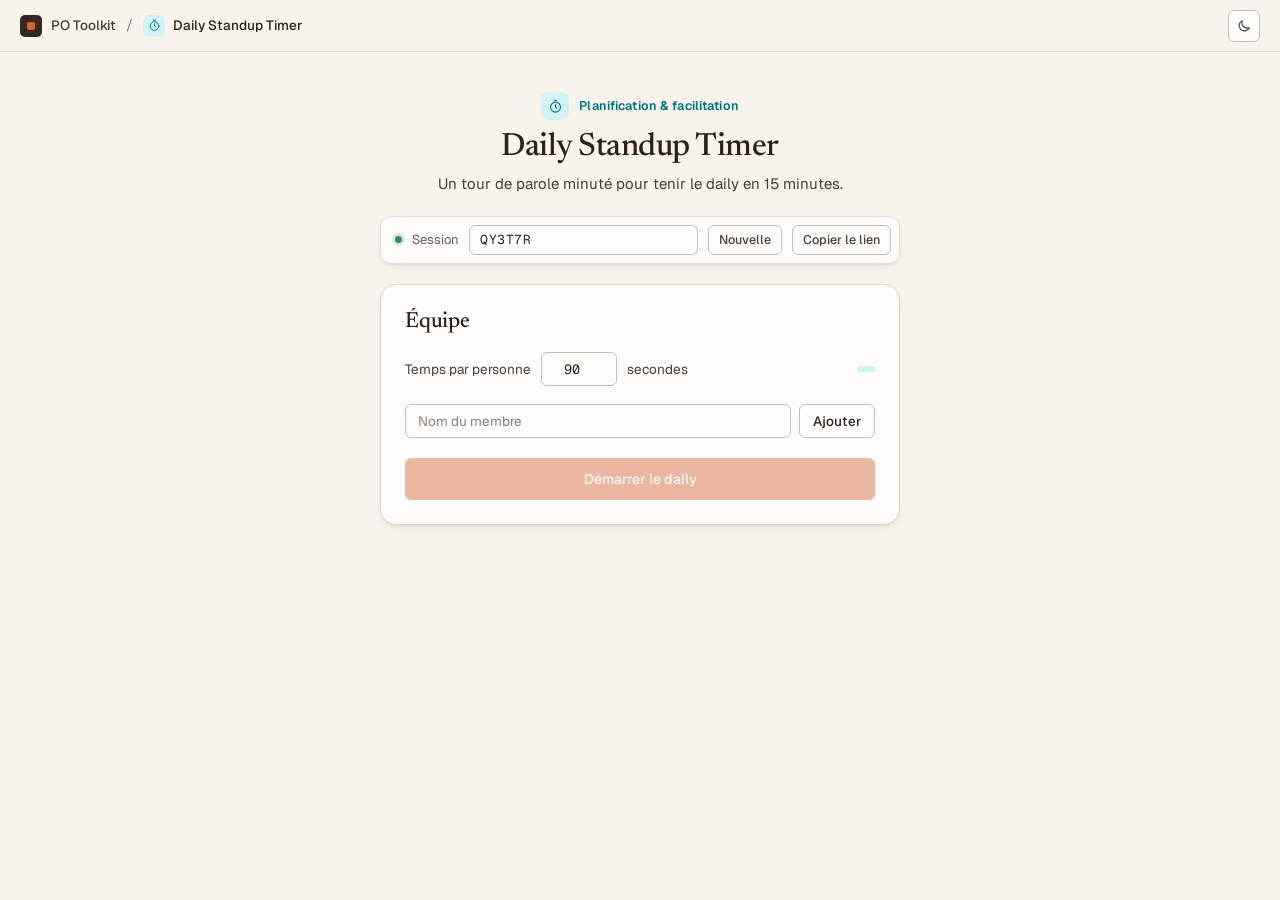
==== commit 02660b1e: "feat: more contrast and purposeful color across mini-apps - Kit: stronger borders, secondary text an" ====
--- a/accelerators/html/daily-standup-timer.html
+++ b/accelerators/html/daily-standup-timer.html
@@ -10,7 +10,7 @@
   .page { width: 100%; max-width: 560px; margin: 0 auto; padding: 40px 20px 64px; display: flex; flex-direction: column; gap: 20px; }
   .kit-head { text-align: center; align-items: center; }
 
-  .card { padding: 24px; border: 1px solid var(--border-soft); border-radius: var(--radius-lg); background: var(--surface); box-shadow: var(--shadow-sm); }
+  .card { padding: 24px; border: 1px solid var(--border); border-radius: var(--radius-lg); background: var(--surface); box-shadow: var(--shadow-sm); }
   .card h2 { font-family: var(--font-serif); font-size: 22px; font-weight: 500; margin-bottom: 16px; }
 
   .settings-row { display: flex; align-items: center; gap: 10px; margin-bottom: 18px; font-size: 13.5px; color: var(--text-2); }
@@ -21,7 +21,11 @@
   .member-list { list-style: none; margin: 14px 0 0; padding: 0; border-top: 1px solid var(--border-soft); }
   .member-list:empty { display: none; }
   .member-list li { display: flex; align-items: center; gap: 10px; padding: 8px 2px; border-bottom: 1px solid var(--border-soft); }
-  .member-list li .idx { width: 20px; font-family: var(--font-mono); font-size: 11.5px; color: var(--text-4); }
+  .member-list li .kit-avatar { width: 28px; height: 28px; font-size: 11.5px; }
+  .card-title { display: flex; align-items: baseline; justify-content: space-between; gap: 12px; margin-bottom: 16px; }
+  .card-title h2 { margin: 0; }
+  .card-title .badge { font-size: 12.5px; color: var(--text-3); }
+  .settings-row .hint { margin-left: auto; padding: 3px 9px; border-radius: 999px; background: var(--app-soft); color: var(--app); font-size: 12px; font-weight: 500; }
   .member-list li .name { flex: 1; font-weight: 500; }
   .member-list li .remove { display: grid; place-items: center; width: 26px; height: 26px; padding: 0; border: 0; border-radius: 6px; background: none; color: var(--text-4); cursor: pointer; font-size: 16px; line-height: 1; }
   .member-list li .remove:hover { background: var(--danger-soft); color: var(--danger); }
@@ -30,10 +34,11 @@
   /* Minuteur */
   #app-timer { display: none; text-align: center; }
   .progress-ring { position: relative; width: 280px; height: 280px; margin: 8px auto 0; }
-  .progress-ring svg { transform: rotate(-90deg); }
+  .progress-ring svg { position: relative; transform: rotate(-90deg); }
   .progress-ring circle { fill: none; stroke-width: 6; }
-  .progress-ring .bg { stroke: var(--surface-3); }
-  .progress-ring .fg { stroke: var(--accent); stroke-linecap: round; transition: stroke-dashoffset 1s linear, stroke 0.3s; }
+  .progress-ring .bg { stroke: var(--app-soft); }
+  .progress-ring::before { content: ''; position: absolute; inset: 24px; border-radius: 50%; background: var(--surface); box-shadow: var(--shadow-md); }
+  .progress-ring .fg { stroke: var(--app); stroke-linecap: round; transition: stroke-dashoffset 1s linear, stroke 0.3s; }
   .progress-ring .fg.warning { stroke: var(--warn); }
   .progress-ring .fg.danger { stroke: var(--danger); }
   .timer-center { position: absolute; inset: 0; display: flex; flex-direction: column; align-items: center; justify-content: center; gap: 2px; }
@@ -44,24 +49,40 @@
   .timer-display.warning { color: var(--warn-text); }
   .timer-display.danger { color: var(--danger); }
   .controls { display: flex; justify-content: center; gap: 8px; margin-top: 22px; }
+  .state-pill { display: inline-flex; align-items: center; gap: 6px; height: 24px; margin-top: 6px; padding: 0 10px; border-radius: 999px; background: var(--app-soft); color: var(--app); font-size: 12px; font-weight: 600; }
+  .state-pill::before { content: ''; width: 6px; height: 6px; border-radius: 50%; background: currentColor; }
+  .state-pill.warning { background: var(--warn-soft); color: var(--warn-text); }
+  .state-pill.danger { background: var(--danger-soft); color: var(--danger-text); }
+  .queue { display: flex; justify-content: center; align-items: center; gap: 6px; flex-wrap: wrap; margin-top: 26px; font-size: 12.5px; color: var(--text-3); }
+  .queue .q { display: inline-flex; align-items: center; gap: 6px; height: 28px; padding: 0 10px 0 3px; border: 1px solid var(--border); border-radius: 999px; background: var(--surface); color: var(--text-2); font-weight: 500; }
+  .queue .q.done { opacity: 0.45; text-decoration: line-through; }
+  .queue .q .kit-avatar { width: 22px; height: 22px; font-size: 10px; }
   .controls .btn-primary { min-width: 140px; }
 
   /* Récap */
   #app-summary { display: none; }
-  .summary-row { display: flex; justify-content: space-between; padding: 9px 0; border-bottom: 1px solid var(--border-soft); font-size: 14px; }
+  .summary-row { display: grid; grid-template-columns: 28px minmax(0, 1fr) 46px; align-items: center; gap: 4px 12px; padding: 10px 0; border-bottom: 1px solid var(--border-soft); font-size: 14px; }
+  .summary-row .name { font-weight: 500; }
+  .summary-row .time { text-align: right; }
+  .summary-row .bar { grid-column: 2 / 4; position: relative; height: 6px; border-radius: 3px; background: var(--surface-3); overflow: hidden; }
+  .summary-row .bar span { position: absolute; inset: 0 auto 0 0; border-radius: inherit; background: var(--success); }
+  .summary-row .bar.over span { background: var(--danger); }
+  .summary-row .bar.near span { background: var(--warn); }
+  .summary-row .kit-avatar { grid-row: span 2; }
   .summary-row:last-child { border-bottom: 0; }
   .summary-row .time { font-family: var(--font-mono); font-size: 13px; color: var(--text-2); font-variant-numeric: tabular-nums; }
-  .summary-row .over { color: var(--danger); }
+  .summary-row .over { color: var(--danger-text); font-weight: 600; }
   .total-time { display: flex; justify-content: space-between; align-items: baseline; margin-top: 12px; padding-top: 14px; border-top: 1px solid var(--border); font-weight: 600; }
   .total-time .value { font-family: var(--font-mono); font-size: 15px; }
-  .total-time .ok { color: var(--success); }
-  .total-time .ko { color: var(--danger); }
+  .total-time .value { padding: 3px 10px; border-radius: 999px; }
+  .total-time .ok { background: var(--success-soft); color: var(--success-text); }
+  .total-time .ko { background: var(--danger-soft); color: var(--danger-text); }
 </style>
 <script src="https://cdn.ably.com/lib/ably.min-2.js"></script>
 <script src="ably-config.js"></script>
 <script src="ably-sync.js"></script>
 </head>
-<body data-app="Daily Standup Timer">
+<body data-app="Daily Standup Timer" data-tint="4" data-icon="timer" data-section="Planification &amp; facilitation">
 <main class="page">
 <header class="kit-head">
   <h1>Daily Standup Timer</h1>
@@ -78,11 +99,12 @@
 
 <div id="app-setup">
   <section class="card">
-    <h2>Équipe</h2>
+    <div class="card-title"><h2>Équipe</h2><span class="badge" id="member-count"></span></div>
     <div class="settings-row">
       <label for="time-per-person">Temps par personne</label>
-      <input type="number" id="time-per-person" value="90" min="30" max="300" step="15">
+      <input type="number" id="time-per-person" value="90" min="30" max="300" step="15" oninput="renderMembers()">
       <span>secondes</span>
+      <span class="hint" id="estimate"></span>
     </div>
     <div class="input-row">
       <input type="text" id="member-input" placeholder="Nom du membre" onkeydown="if(event.key==='Enter')addMember()">
@@ -102,6 +124,7 @@
     <div class="timer-center">
       <div class="person-label" id="current-person"></div>
       <div class="person-time" id="person-time">1:30</div>
+      <div class="state-pill" id="state-pill">Dans les temps</div>
     </div>
   </div>
   <div class="timer-meta">
@@ -113,6 +136,7 @@
     <button class="btn-primary" onclick="nextPerson()" id="next-btn">Suivant</button>
     <button class="btn-ghost" onclick="endStandup()">Terminer</button>
   </div>
+  <div class="queue" id="queue"></div>
 </div>
 
 <div id="app-summary">
@@ -240,12 +264,27 @@
   renderMembers();
 }
 
+function tintOf(name) {
+  let h = 0;
+  for (const c of String(name)) h = (h * 31 + c.charCodeAt(0)) >>> 0;
+  return (h % 6) + 1;
+}
+function avatar(name) {
+  return `<span class="kit-avatar tint-${tintOf(name)}">${String(name).charAt(0).toUpperCase()}</span>`;
+}
+function fmt(sec) {
+  return `${Math.floor(sec / 60)}:${String(sec % 60).padStart(2, '0')}`;
+}
+
 function renderMembers() {
   const list = document.getElementById('member-list');
   list.innerHTML = members.map((m, i) =>
-    `<li><span class="idx">${String(i + 1).padStart(2, '0')}</span><span class="name">${m}</span><button class="remove" onclick="removeMember(${i})" aria-label="Retirer ${m}">&times;</button></li>`
+    `<li>${avatar(m)}<span class="name">${m}</span><button class="remove" onclick="removeMember(${i})" aria-label="Retirer ${m}">&times;</button></li>`
   ).join('');
   document.getElementById('start-btn').disabled = members.length === 0;
+  const per = parseInt(document.getElementById('time-per-person').value) || 90;
+  document.getElementById('member-count').textContent = members.length ? `${members.length} personne${members.length > 1 ? 's' : ''}` : '';
+  document.getElementById('estimate').textContent = members.length ? `≈ ${fmt(per * members.length)} au total` : '';
   saveSession();
 }
 
@@ -308,13 +347,22 @@
   const ratio = personSeconds / maxPersonSeconds;
   circle.classList.remove('warning', 'danger');
   totalDisplay.classList.remove('warning', 'danger');
+  const pill = document.getElementById('state-pill');
+  pill.className = 'state-pill';
+  pill.textContent = 'Dans les temps';
   if (ratio >= 1) {
     circle.classList.add('danger');
     totalDisplay.classList.add('danger');
+    pill.classList.add('danger');
+    pill.textContent = `Dépassement +${fmt(personSeconds - maxPersonSeconds)}`;
   } else if (ratio >= 0.75) {
     circle.classList.add('warning');
     totalDisplay.classList.add('warning');
-  }
+    pill.classList.add('warning');
+    pill.textContent = 'Bientôt terminé';
+  }
+  document.getElementById('queue').innerHTML = '<span>Ordre :</span>' + members.map((m, i) =>
+    `<span class="q ${i < currentIdx ? 'done' : ''}">${avatar(m)}${m}</span>`).join('');
 }
 
 function nextPerson() {
@@ -344,7 +392,9 @@
     const m = Math.floor(t / 60);
     const s = t % 60;
     const over = t > maxPersonSeconds ? ' over' : '';
-    html += `<div class="summary-row"><span>${members[i]}</span><span class="time${over}">${m}:${s.toString().padStart(2, '0')}</span></div>`;
+    const pct = Math.min(100, Math.round(t / maxPersonSeconds * 100));
+    const level = t > maxPersonSeconds ? 'over' : t >= maxPersonSeconds * 0.75 ? 'near' : '';
+    html += `<div class="summary-row">${avatar(members[i])}<span class="name">${members[i]}</span><span class="time${over}">${m}:${s.toString().padStart(2, '0')}</span><span class="bar ${level}"><span style="width:${pct}%"></span></span></div>`;
   }
   document.getElementById('summary-list').innerHTML = html;
 
--- a/accelerators/html/app-kit.css
+++ b/accelerators/html/app-kit.css
@@ -100,7 +100,49 @@
   --t6-bg: oklch(0.32 0.05 335); --t6-fg: oklch(0.83 0.09 335);
 }
 
-:root { --kit-bar-h: 52px; }
+/* ---------- Ajustements mini-apps : plus de contraste ----------
+   Les apps sont des outils de travail denses : fond un cran plus soutenu,
+   bordures et textes secondaires plus lisibles que sur le site éditorial. */
+:root {
+  --kit-bar-h: 52px;
+  --bg: oklch(0.965 0.012 78);
+  --surface-2: oklch(0.955 0.012 76);
+  --surface-3: oklch(0.925 0.016 74);
+  --border: oklch(0.875 0.017 72);
+  --border-soft: oklch(0.905 0.014 74);
+  --border-strong: oklch(0.8 0.022 70);
+  --text-2: oklch(0.37 0.022 55);
+  --text-3: oklch(0.48 0.02 58);
+  --text-4: oklch(0.6 0.018 62);
+  --shadow-sm: 0 1px 2px oklch(0.35 0.04 55 / 0.08), 0 4px 12px -6px oklch(0.35 0.04 55 / 0.16);
+  --shadow-md: 0 10px 28px -10px oklch(0.35 0.05 55 / 0.26);
+  --success-text: oklch(0.45 0.11 155);
+  --danger-text: oklch(0.5 0.17 28);
+  --app: var(--accent);
+  --app-soft: var(--accent-soft);
+}
+[data-theme="dark"] {
+  --bg: oklch(0.175 0.011 55);
+  --surface: oklch(0.225 0.013 55);
+  --surface-2: oklch(0.25 0.014 55);
+  --surface-3: oklch(0.29 0.015 55);
+  --border: oklch(0.335 0.016 55);
+  --border-soft: oklch(0.29 0.014 55);
+  --border-strong: oklch(0.42 0.018 55);
+  --text-2: oklch(0.85 0.013 70);
+  --text-3: oklch(0.72 0.015 65);
+  --text-4: oklch(0.58 0.016 60);
+  --success-text: oklch(0.78 0.12 150);
+  --danger-text: oklch(0.76 0.14 28);
+  --shadow-sm: 0 1px 2px oklch(0 0 0 / 0.35), 0 4px 12px -6px oklch(0 0 0 / 0.4);
+  --shadow-md: 0 10px 28px -10px oklch(0 0 0 / 0.6);
+}
+[data-tint="1"] { --app: var(--t1-fg); --app-soft: var(--t1-bg); }
+[data-tint="2"] { --app: var(--t2-fg); --app-soft: var(--t2-bg); }
+[data-tint="3"] { --app: var(--t3-fg); --app-soft: var(--t3-bg); }
+[data-tint="4"] { --app: var(--t4-fg); --app-soft: var(--t4-bg); }
+[data-tint="5"] { --app: var(--t5-fg); --app-soft: var(--t5-bg); }
+[data-tint="6"] { --app: var(--t6-fg); --app-soft: var(--t6-bg); }
 
 /* ---------- Base ---------- */
 *, *::before, *::after { box-sizing: border-box; }
@@ -140,6 +182,9 @@
 .kit-mark { display: grid; place-items: center; width: 22px; height: 22px; border-radius: 5px; background: var(--ink); }
 .kit-mark span { width: 8px; height: 8px; border-radius: 2px; background: var(--accent); }
 .kit-sep { color: var(--text-4); }
+.kit-app { display: inline-flex; align-items: center; gap: 8px; min-width: 0; }
+.kit-app .kit-tile { width: 22px; height: 22px; border-radius: 6px; }
+.kit-app .kit-tile svg { width: 13px; height: 13px; }
 .kit-current { min-width: 0; overflow: hidden; text-overflow: ellipsis; white-space: nowrap; font-size: 13.5px; font-weight: 500; color: var(--text); }
 .kit-spacer { flex-grow: 1; }
 .kit-icon-btn {
@@ -154,6 +199,9 @@
 /* ---------- Mise en page ---------- */
 .kit-page { width: 100%; max-width: 1200px; margin: 0 auto; padding: 32px 24px 64px; }
 .kit-head { display: flex; flex-direction: column; gap: 6px; }
+.kit-tile { display: inline-grid; place-items: center; flex-shrink: 0; width: 28px; height: 28px; border-radius: 8px; background: var(--app-soft); color: var(--app); }
+.kit-tile svg { width: 15px; height: 15px; fill: none; stroke: currentColor; stroke-width: 1.8; stroke-linecap: round; stroke-linejoin: round; }
+.kit-kicker { display: inline-flex; align-items: center; gap: 10px; margin-bottom: 4px; font-size: 12.5px; font-weight: 600; letter-spacing: 0.01em; color: var(--app); }
 .kit-head h1, .kit-title {
   font-family: var(--font-serif); font-size: 32px; font-weight: 500; line-height: 1.12; letter-spacing: -0.015em; color: var(--text);
 }
@@ -195,7 +243,7 @@
 .kit-label { font-size: 12.5px; font-weight: 500; color: var(--text-2); }
 
 /* ---------- Carte ---------- */
-.kit-card { border: 1px solid var(--border-soft); border-radius: var(--radius); background: var(--surface); box-shadow: var(--shadow-sm); }
+.kit-card { border: 1px solid var(--border); border-radius: var(--radius); background: var(--surface); box-shadow: var(--shadow-sm); }
 
 /* ---------- Barre de session (apps temps réel) ---------- */
 .session-bar {
